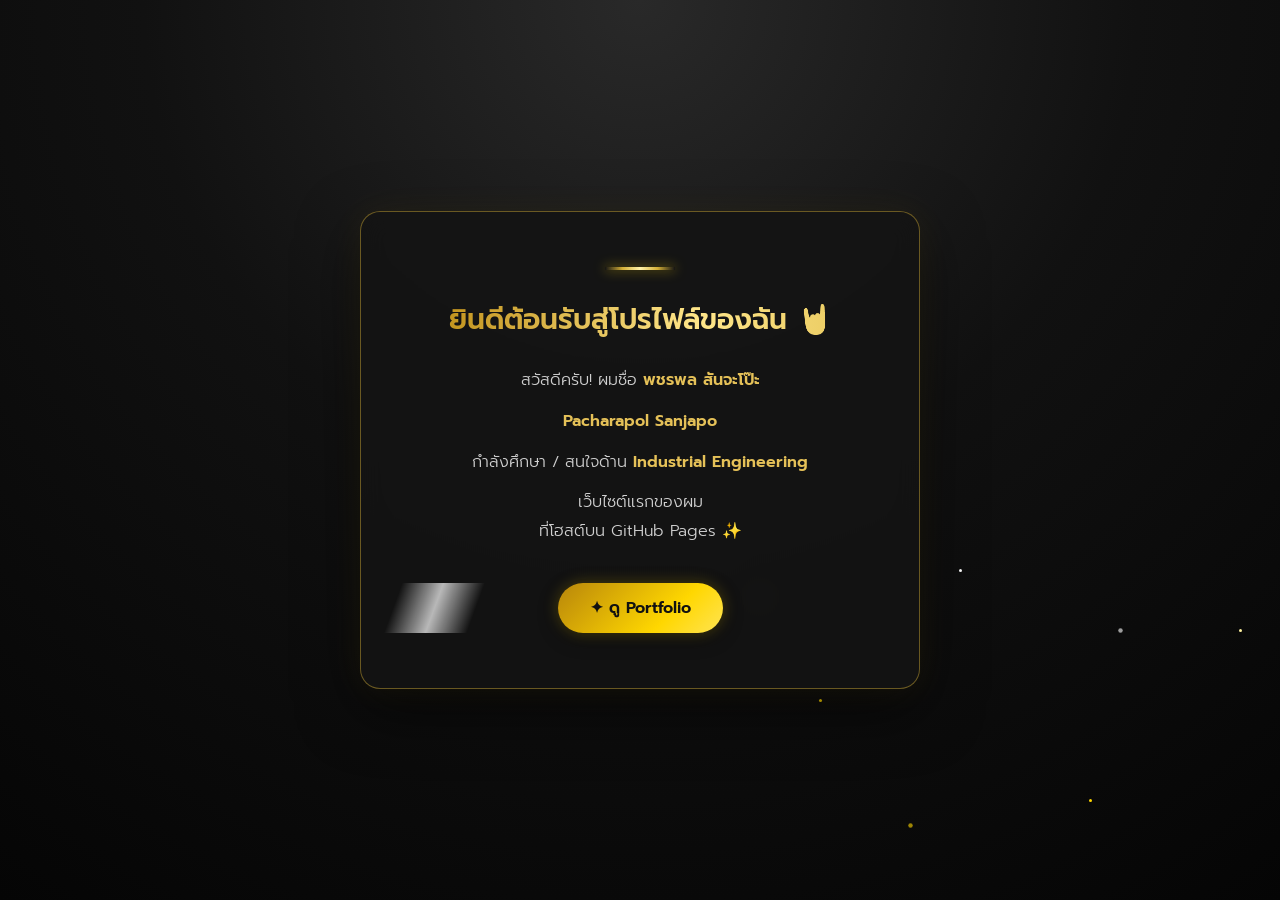
==== index.html @ f1c4c805 "Update index.html" ====
<!DOCTYPE html>
<html lang="th">
<head>
    <meta charset="UTF-8">
    <meta name="viewport" content="width=device-width, initial-scale=1.0">
    <title>พชรพล | Portfolio</title>

    <!-- Google Font -->
    <link rel="preconnect" href="https://fonts.googleapis.com">
    <link rel="preconnect" href="https://fonts.gstatic.com" crossorigin>
    <link href="https://fonts.googleapis.com/css2?family=Prompt:wght@300;400;600&display=swap" rel="stylesheet">

    <style>
        * {
            box-sizing: border-box;
            margin: 0;
            padding: 0;
        }

        body {
            font-family: 'Prompt', sans-serif;
            background:
                radial-gradient(circle at top, #292929 0%, #111 45%, #050505 100%);
            color: #fff;
            min-height: 100vh;
            display: flex;
            justify-content: center;
            align-items: center;
            padding: 20px;
            overflow: hidden;
        }

        /* จุดวิบวับพื้นหลัง */
        body::before,
        body::after {
            content: "";
            position: fixed;
            width: 3px;
            height: 3px;
            background: #ffd700;
            border-radius: 50%;
            box-shadow:
                80px 100px #fff3a0,
                180px 250px #ffd700,
                320px 120px #fff,
                450px 350px #ffd700,
                600px 180px #fff3a0,
                750px 450px #ffd700,
                900px 100px #fff,
                1050px 300px #ffd700,
                1200px 180px #fff3a0,
                1300px 500px #ffd700,
                150px 600px #fff,
                500px 650px #ffd700,
                850px 700px #fff3a0,
                1100px 650px #ffd700;
            animation: sparkle 3s infinite alternate;
        }

        body::after {
            animation-delay: 1.5s;
            opacity: 0.6;
            transform: scale(1.5);
        }

        @keyframes sparkle {
            0% {
                opacity: 0.2;
                transform: scale(0.7);
            }

            50% {
                opacity: 1;
                transform: scale(1.3);
                box-shadow:
                    80px 100px #ffd700,
                    180px 250px #fff,
                    320px 120px #ffd700,
                    450px 350px #fff3a0,
                    600px 180px #ffd700,
                    750px 450px #fff,
                    900px 100px #ffd700,
                    1050px 300px #fff3a0;
            }

            100% {
                opacity: 0.3;
                transform: scale(0.8);
            }
        }

        /* การ์ดหลัก */
        .card {
            position: relative;
            z-index: 2;
            width: 100%;
            max-width: 560px;
            padding: 55px 40px;
            text-align: center;

            background: rgba(20, 20, 20, 0.88);
            border: 1px solid rgba(212, 175, 55, 0.45);
            border-radius: 20px;

            box-shadow:
                0 0 30px rgba(212, 175, 55, 0.08),
                0 20px 60px rgba(0, 0, 0, 0.6);

            backdrop-filter: blur(12px);

            animation: cardGlow 4s ease-in-out infinite;
        }

        @keyframes cardGlow {
            0%, 100% {
                box-shadow:
                    0 0 25px rgba(212, 175, 55, 0.08),
                    0 20px 60px rgba(0, 0, 0, 0.6);
            }

            50% {
                box-shadow:
                    0 0 45px rgba(212, 175, 55, 0.18),
                    0 20px 60px rgba(0, 0, 0, 0.6);
            }
        }

        /* เส้นทองด้านบน */
        .gold-line {
            width: 70px;
            height: 3px;
            margin: 0 auto 28px;

            background: linear-gradient(
                90deg,
                transparent,
                #d4af37,
                #fff2a8,
                #d4af37,
                transparent
            );

            box-shadow: 0 0 12px rgba(255, 215, 0, 0.6);
        }

        h1 {
            font-size: 28px;
            font-weight: 600;
            margin-bottom: 25px;

            background: linear-gradient(
                90deg,
                #b8860b,
                #ffe68a,
                #d4af37,
                #fff2a8,
                #b8860b
            );

            background-size: 250% auto;
            color: transparent;
            background-clip: text;
            -webkit-background-clip: text;

            animation: goldText 4s linear infinite;
        }

        @keyframes goldText {
            to {
                background-position: 250% center;
            }
        }

        p {
            color: #d0d0d0;
            font-size: 16px;
            line-height: 1.8;
            margin-bottom: 12px;
            font-weight: 300;
        }

        strong {
            color: #e5c158;
            font-weight: 600;
        }

        /* ปุ่ม */
        .btn {
            position: relative;
            display: inline-block;
            margin-top: 25px;
            padding: 13px 32px;

            color: #111;
            background: linear-gradient(
                135deg,
                #b8860b,
                #ffd700,
                #fff0a6,
                #d4af37
            );

            background-size: 200% 200%;

            text-decoration: none;
            border-radius: 50px;

            font-weight: 600;
            font-size: 16px;

            box-shadow:
                0 0 15px rgba(255, 215, 0, 0.25),
                0 5px 20px rgba(0, 0, 0, 0.4);

            transition:
                transform 0.3s ease,
                box-shadow 0.3s ease;

            animation: buttonGold 3s ease infinite;
        }

        @keyframes buttonGold {
            0% {
                background-position: 0% 50%;
            }

            50% {
                background-position: 100% 50%;
            }

            100% {
                background-position: 0% 50%;
            }
        }

        .btn:hover {
            transform: translateY(-3px) scale(1.03);

            box-shadow:
                0 0 30px rgba(255, 215, 0, 0.5),
                0 8px 25px rgba(0, 0, 0, 0.5);
        }

        /* เอฟเฟกต์แสงวิ่งบนปุ่ม */
        .btn::before {
            content: "";
            position: absolute;
            top: 0;
            left: -100%;
            width: 50%;
            height: 100%;

            background: linear-gradient(
                90deg,
                transparent,
                rgba(255,255,255,0.7),
                transparent
            );

            transform: skewX(-20deg);
            transition: 0.6s;
        }

        .btn:hover::before {
            left: 150%;
        }

        /* มือถือ */
        @media (max-width: 600px) {
            .card {
                padding: 40px 25px;
            }

            h1 {
                font-size: 23px;
            }

            p {
                font-size: 15px;
            }
        }
    </style>
</head>

<body>

    <div class="card">

        <div class="gold-line"></div>

        <h1>ยินดีต้อนรับสู่โปรไฟล์ของฉัน 🤘</h1>

        <p>
            สวัสดีครับ! ผมชื่อ
            <strong>พชรพล สันจะโป๊ะ</strong>
        </p>

        <p>
            <strong>Pacharapol Sanjapo</strong>
        </p>

        <p>
            กำลังศึกษา / สนใจด้าน
            <strong>Industrial Engineering</strong>
        </p>

        <p>
            เว็บไซต์แรกของผม<br>
            ที่โฮสต์บน GitHub Pages ✨
        </p>

        <a href="./portfolio.html" class="btn">
            ✦ ดู Portfolio
        </a>

    </div>

</body>
</html>
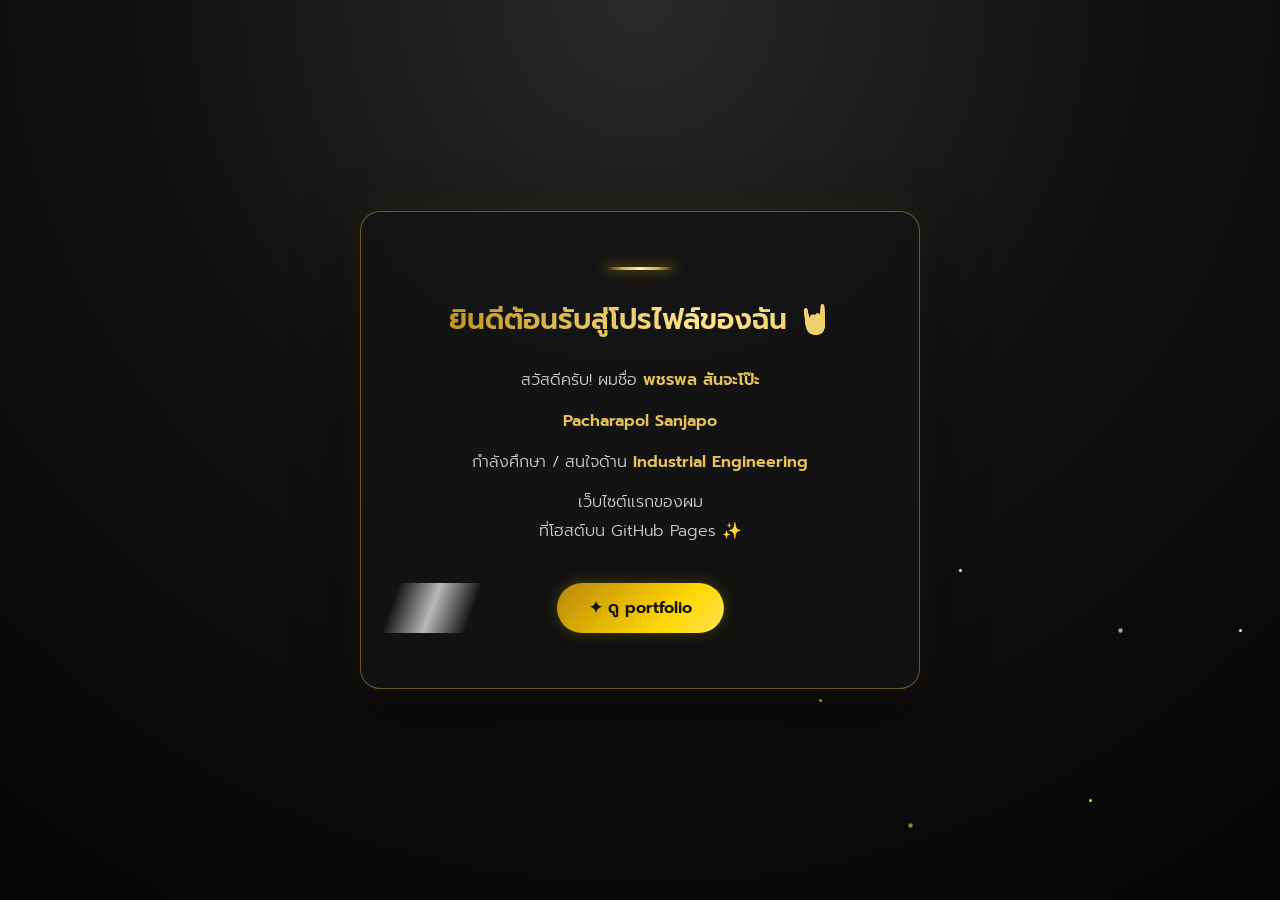
==== commit 640a72bf: "Update index.html" ====
--- a/index.html
+++ b/index.html
@@ -309,8 +309,8 @@
             ที่โฮสต์บน GitHub Pages ✨
         </p>
 
-        <a href="./portfolio.html" class="btn">
-            ✦ ดู Portfolio
+        <a href="./portforlio.html" class="btn">
+            ✦ ดู portfolio
         </a>
 
     </div>
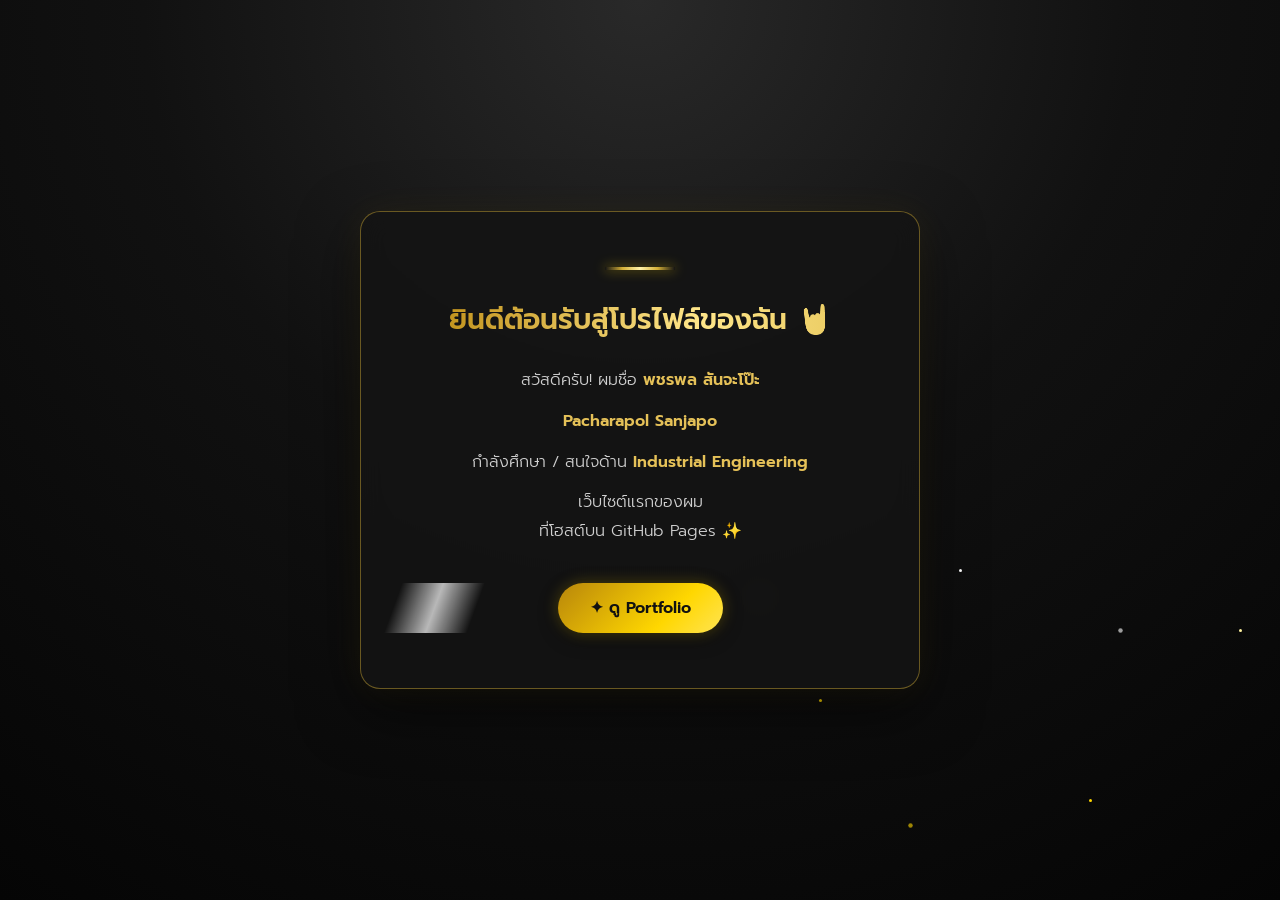
==== commit b47950ca: "Update index.html" ====
--- a/index.html
+++ b/index.html
@@ -309,9 +309,10 @@
             ที่โฮสต์บน GitHub Pages ✨
         </p>
 
-        <a href="./portforlio.html" class="btn">
-            ✦ ดู portfolio
-        </a>
+       <a href="portfolio.html" class="btn">
+    ✦ ดู Portfolio
+</a>
+
 
     </div>
 
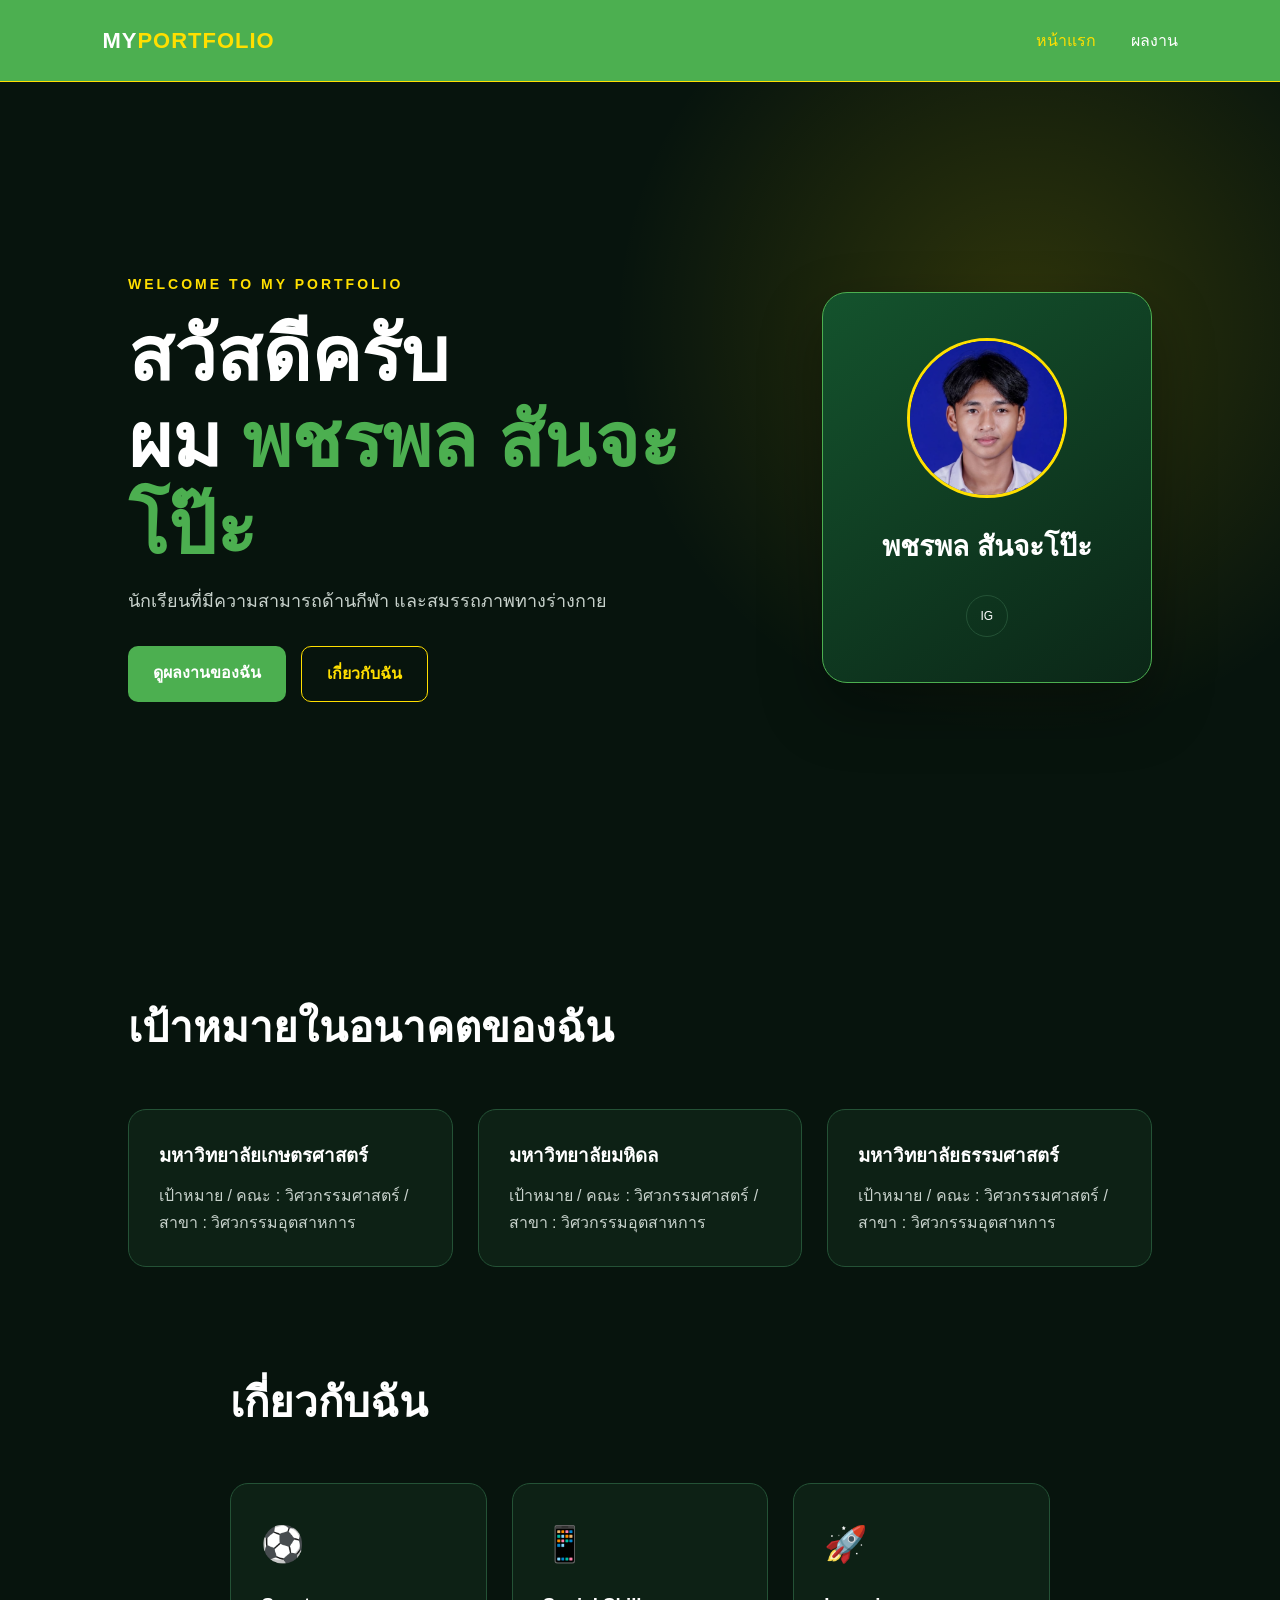
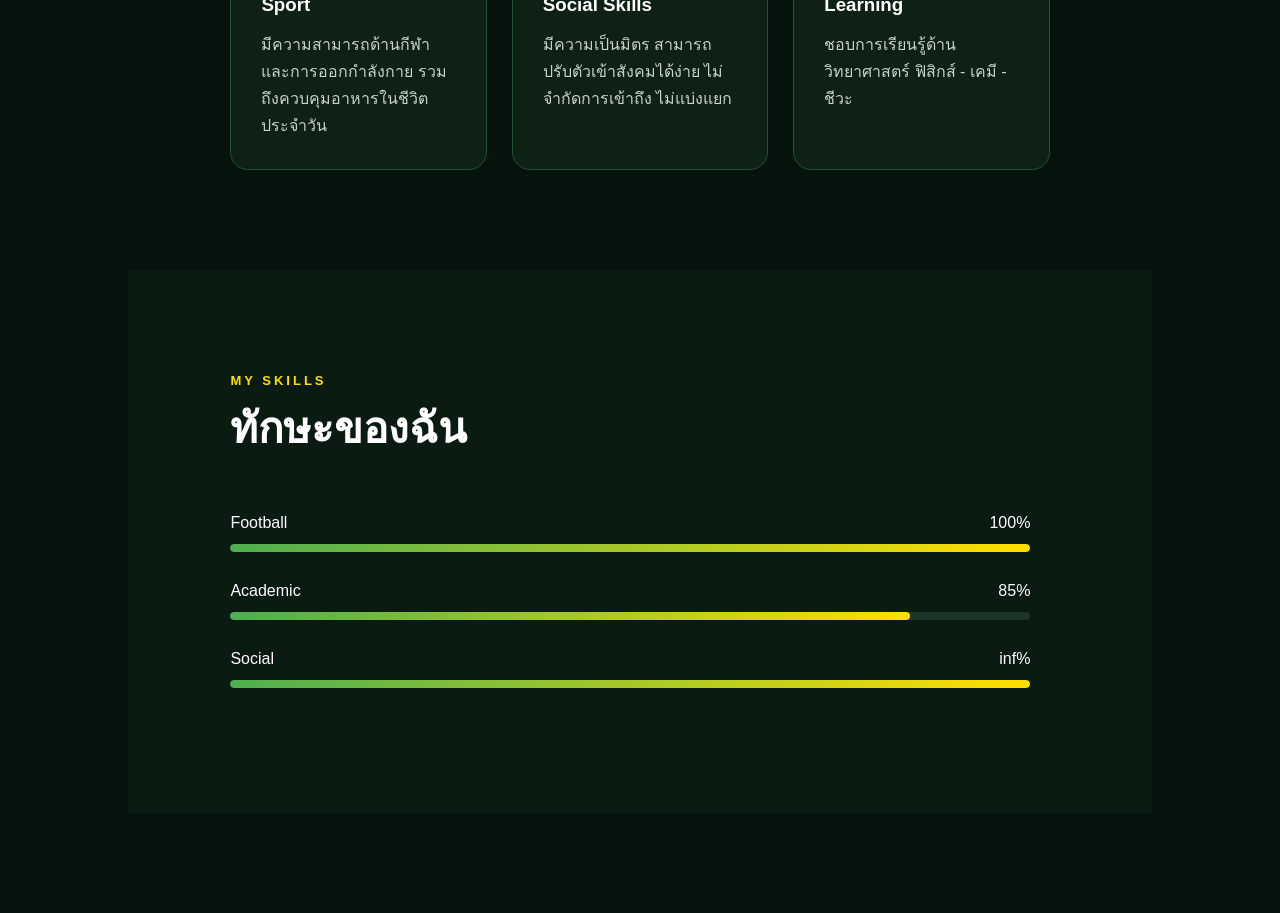
==== commit d6a38e3a: "Add files via upload" ====
--- a/index.html
+++ b/index.html
@@ -1,320 +1,192 @@
-<!DOCTYPE html>
-<html lang="th">
-<head>
-    <meta charset="UTF-8">
-    <meta name="viewport" content="width=device-width, initial-scale=1.0">
-    <title>พชรพล | Portfolio</title>
-
-    <!-- Google Font -->
-    <link rel="preconnect" href="https://fonts.googleapis.com">
-    <link rel="preconnect" href="https://fonts.gstatic.com" crossorigin>
-    <link href="https://fonts.googleapis.com/css2?family=Prompt:wght@300;400;600&display=swap" rel="stylesheet">
-
-    <style>
-        * {
-            box-sizing: border-box;
-            margin: 0;
-            padding: 0;
-        }
-
-        body {
-            font-family: 'Prompt', sans-serif;
-            background:
-                radial-gradient(circle at top, #292929 0%, #111 45%, #050505 100%);
-            color: #fff;
-            min-height: 100vh;
-            display: flex;
-            justify-content: center;
-            align-items: center;
-            padding: 20px;
-            overflow: hidden;
-        }
-
-        /* จุดวิบวับพื้นหลัง */
-        body::before,
-        body::after {
-            content: "";
-            position: fixed;
-            width: 3px;
-            height: 3px;
-            background: #ffd700;
-            border-radius: 50%;
-            box-shadow:
-                80px 100px #fff3a0,
-                180px 250px #ffd700,
-                320px 120px #fff,
-                450px 350px #ffd700,
-                600px 180px #fff3a0,
-                750px 450px #ffd700,
-                900px 100px #fff,
-                1050px 300px #ffd700,
-                1200px 180px #fff3a0,
-                1300px 500px #ffd700,
-                150px 600px #fff,
-                500px 650px #ffd700,
-                850px 700px #fff3a0,
-                1100px 650px #ffd700;
-            animation: sparkle 3s infinite alternate;
-        }
-
-        body::after {
-            animation-delay: 1.5s;
-            opacity: 0.6;
-            transform: scale(1.5);
-        }
-
-        @keyframes sparkle {
-            0% {
-                opacity: 0.2;
-                transform: scale(0.7);
-            }
-
-            50% {
-                opacity: 1;
-                transform: scale(1.3);
-                box-shadow:
-                    80px 100px #ffd700,
-                    180px 250px #fff,
-                    320px 120px #ffd700,
-                    450px 350px #fff3a0,
-                    600px 180px #ffd700,
-                    750px 450px #fff,
-                    900px 100px #ffd700,
-                    1050px 300px #fff3a0;
-            }
-
-            100% {
-                opacity: 0.3;
-                transform: scale(0.8);
-            }
-        }
-
-        /* การ์ดหลัก */
-        .card {
-            position: relative;
-            z-index: 2;
-            width: 100%;
-            max-width: 560px;
-            padding: 55px 40px;
-            text-align: center;
-
-            background: rgba(20, 20, 20, 0.88);
-            border: 1px solid rgba(212, 175, 55, 0.45);
-            border-radius: 20px;
-
-            box-shadow:
-                0 0 30px rgba(212, 175, 55, 0.08),
-                0 20px 60px rgba(0, 0, 0, 0.6);
-
-            backdrop-filter: blur(12px);
-
-            animation: cardGlow 4s ease-in-out infinite;
-        }
-
-        @keyframes cardGlow {
-            0%, 100% {
-                box-shadow:
-                    0 0 25px rgba(212, 175, 55, 0.08),
-                    0 20px 60px rgba(0, 0, 0, 0.6);
-            }
-
-            50% {
-                box-shadow:
-                    0 0 45px rgba(212, 175, 55, 0.18),
-                    0 20px 60px rgba(0, 0, 0, 0.6);
-            }
-        }
-
-        /* เส้นทองด้านบน */
-        .gold-line {
-            width: 70px;
-            height: 3px;
-            margin: 0 auto 28px;
-
-            background: linear-gradient(
-                90deg,
-                transparent,
-                #d4af37,
-                #fff2a8,
-                #d4af37,
-                transparent
-            );
-
-            box-shadow: 0 0 12px rgba(255, 215, 0, 0.6);
-        }
-
-        h1 {
-            font-size: 28px;
-            font-weight: 600;
-            margin-bottom: 25px;
-
-            background: linear-gradient(
-                90deg,
-                #b8860b,
-                #ffe68a,
-                #d4af37,
-                #fff2a8,
-                #b8860b
-            );
-
-            background-size: 250% auto;
-            color: transparent;
-            background-clip: text;
-            -webkit-background-clip: text;
-
-            animation: goldText 4s linear infinite;
-        }
-
-        @keyframes goldText {
-            to {
-                background-position: 250% center;
-            }
-        }
-
-        p {
-            color: #d0d0d0;
-            font-size: 16px;
-            line-height: 1.8;
-            margin-bottom: 12px;
-            font-weight: 300;
-        }
-
-        strong {
-            color: #e5c158;
-            font-weight: 600;
-        }
-
-        /* ปุ่ม */
-        .btn {
-            position: relative;
-            display: inline-block;
-            margin-top: 25px;
-            padding: 13px 32px;
-
-            color: #111;
-            background: linear-gradient(
-                135deg,
-                #b8860b,
-                #ffd700,
-                #fff0a6,
-                #d4af37
-            );
-
-            background-size: 200% 200%;
-
-            text-decoration: none;
-            border-radius: 50px;
-
-            font-weight: 600;
-            font-size: 16px;
-
-            box-shadow:
-                0 0 15px rgba(255, 215, 0, 0.25),
-                0 5px 20px rgba(0, 0, 0, 0.4);
-
-            transition:
-                transform 0.3s ease,
-                box-shadow 0.3s ease;
-
-            animation: buttonGold 3s ease infinite;
-        }
-
-        @keyframes buttonGold {
-            0% {
-                background-position: 0% 50%;
-            }
-
-            50% {
-                background-position: 100% 50%;
-            }
-
-            100% {
-                background-position: 0% 50%;
-            }
-        }
-
-        .btn:hover {
-            transform: translateY(-3px) scale(1.03);
-
-            box-shadow:
-                0 0 30px rgba(255, 215, 0, 0.5),
-                0 8px 25px rgba(0, 0, 0, 0.5);
-        }
-
-        /* เอฟเฟกต์แสงวิ่งบนปุ่ม */
-        .btn::before {
-            content: "";
-            position: absolute;
-            top: 0;
-            left: -100%;
-            width: 50%;
-            height: 100%;
-
-            background: linear-gradient(
-                90deg,
-                transparent,
-                rgba(255,255,255,0.7),
-                transparent
-            );
-
-            transform: skewX(-20deg);
-            transition: 0.6s;
-        }
-
-        .btn:hover::before {
-            left: 150%;
-        }
-
-        /* มือถือ */
-        @media (max-width: 600px) {
-            .card {
-                padding: 40px 25px;
-            }
-
-            h1 {
-                font-size: 23px;
-            }
-
-            p {
-                font-size: 15px;
-            }
-        }
-    </style>
-</head>
-
-<body>
-
-    <div class="card">
-
-        <div class="gold-line"></div>
-
-        <h1>ยินดีต้อนรับสู่โปรไฟล์ของฉัน 🤘</h1>
-
-        <p>
-            สวัสดีครับ! ผมชื่อ
-            <strong>พชรพล สันจะโป๊ะ</strong>
-        </p>
-
-        <p>
-            <strong>Pacharapol Sanjapo</strong>
-        </p>
-
-        <p>
-            กำลังศึกษา / สนใจด้าน
-            <strong>Industrial Engineering</strong>
-        </p>
-
-        <p>
-            เว็บไซต์แรกของผม<br>
-            ที่โฮสต์บน GitHub Pages ✨
-        </p>
-
-       <a href="portfolio.html" class="btn">
-    ✦ ดู Portfolio
-</a>
-
-
-    </div>
-
-</body>
-</html>
+<!DOCTYPE html>
+<html lang="th">
+<head>
+    <meta charset="UTF-8">
+    <meta name="viewport" content="width=device-width, initial-scale=1.0">
+    <title>Portfolio | แนะนำตัว</title>
+
+    <link rel="stylesheet" href="style.css">
+</head>
+
+<body>
+
+    <!-- Navigation -->
+    <header class="navbar">
+        <div class="logo">MY<span>PORTFOLIO</span></div>
+
+        <nav>
+            <a href="index.html" class="active">หน้าแรก</a>
+            <a href="portfolio.html">ผลงาน</a>
+        </nav>
+    </header>
+
+
+    <!-- Hero -->
+    <main class="hero">
+
+        <div class="hero-text">
+
+            <p class="welcome">WELCOME TO MY PORTFOLIO</p>
+
+            <h1>
+                สวัสดีครับ <br>
+                ผม <span>พชรพล สันจะโป๊ะ</span>
+            </h1>
+
+            <p class="description">
+                นักเรียนที่มีความสามารถด้านกีฬา และสมรรถภาพทางร่างกาย
+            </p>
+
+            <div class="buttons">
+                <a href="portfolio.html" class="btn primary">
+                    ดูผลงานของฉัน
+                </a>
+
+                <a href="#about" class="btn secondary">
+                    เกี่ยวกับฉัน
+                </a>
+            </div>
+
+        </div>
+
+
+        <div class="hero-card">
+
+            <div class="project-image1">
+    <img src="proflie.jpg" alt="รูปโปรไฟล์">
+</div>
+
+            <h2>พชรพล สันจะโป๊ะ</h2>
+            <div class="social">
+                <a href="https://www.instagram.com/_.pacharaa/">IG</a>
+            </div>
+
+        </div>
+
+    </main>
+
+    <!-- About -->
+    <section id="about" class="section">
+
+        <div class="section-title">
+            <h2>เป้าหมายในอนาคตของฉัน</h2>
+        </div>
+
+        <div class="about-grid">
+
+            <div class="about-box">
+                <h3>มหาวิทยาลัยเกษตรศาสตร์</h3>
+                <p>
+                    เป้าหมาย 
+                    / คณะ : วิศวกรรมศาสตร์
+                    / สาขา : วิศวกรรมอุตสาหการ
+                </p>
+            </div>
+
+            <div class="about-box">
+                <h3>มหาวิทยาลัยมหิดล</h3>
+                <p>
+                    เป้าหมาย 
+                    / คณะ : วิศวกรรมศาสตร์ 
+                    / สาขา : วิศวกรรมอุตสาหการ
+                </p>
+            </div>
+
+            <div class="about-box">
+                <h3>มหาวิทยาลัยธรรมศาสตร์</h3>
+                <p>
+                    เป้าหมาย 
+                    / คณะ : วิศวกรรมศาสตร์ 
+                    / สาขา : วิศวกรรมอุตสาหการ
+                </p>
+            </div>
+
+        </div>
+
+    <!-- About -->
+    <section id="about" class="section">
+
+        <div class="section-title">
+            <h2>เกี่ยวกับฉัน</h2>
+        </div>
+
+        <div class="about-grid">
+
+            <div class="about-box">
+                <div class="icon">⚽</div>
+                <h3>Sport</h3>
+                <p>
+                    มีความสามารถด้านกีฬาและการออกกำลังกาย
+                    รวมถึงควบคุมอาหารในชีวิตประจำวัน
+                </p>
+            </div>
+
+            <div class="about-box">
+                <div class="icon">📱</div>
+                <h3>Social Skills</h3>
+                <p>
+                    มีความเป็นมิตร สามารถปรับตัวเข้าสังคมได้ง่าย
+                    ไม่จำกัดการเข้าถึง ไม่แบ่งแยก
+                </p>
+            </div>
+
+            <div class="about-box">
+                <div class="icon">🚀</div>
+                <h3>Learning</h3>
+                <p>
+                    ชอบการเรียนรู้ด้านวิทยาศาสตร์
+                    ฟิสิกส์ - เคมี - ชีวะ
+                </p>
+            </div>
+
+        </div>
+
+    </section>
+
+
+    <!-- Skills -->
+    <section class="section skills-section">
+
+        <div class="section-title">
+            <p>MY SKILLS</p>
+            <h2>ทักษะของฉัน</h2>
+        </div>
+
+        <div class="skills">
+
+            <div class="skill">
+                <div>
+                    <span>Football</span>
+                    <span>100%</span>
+                </div>
+                <div class="progress">
+                    <span style="width:100%"></span>
+                </div>
+            </div>
+
+            <div class="skill">
+                <div>
+                    <span>Academic</span>
+                    <span>85%</span>
+                </div>
+                <div class="progress">
+                    <span style="width:85%"></span>
+                </div>
+            </div>
+
+            <div class="skill">
+                <div>
+                    <span>Social</span>
+                    <span>inf%</span>
+                </div>
+                <div class="progress">
+                    <span style="width:100%"></span>
+                </div>
+            </div>
+
+        </div>
+
+    </section>
+
+</body>
+</html>
--- a/style.css
+++ b/style.css
@@ -0,0 +1,720 @@
+/* ==============================
+   RESET
+================================ */
+
+* {
+    margin: 0;
+    padding: 0;
+    box-sizing: border-box;
+}
+
+html {
+    scroll-behavior: smooth;
+}
+
+body {
+    font-family: Arial, "Noto Sans Thai", sans-serif;
+    background: #07140D;
+    color: #ffffff;
+    line-height: 1.7;
+}
+
+a {
+    text-decoration: none;
+    color: inherit;
+}
+
+
+/* ==============================
+   NAVBAR
+================================ */
+
+.navbar {
+    width: 100%;
+    padding: 22px 8%;
+
+    display: flex;
+    justify-content: space-between;
+    align-items: center;
+
+    position: sticky;
+    top: 0;
+    z-index: 100;
+
+    background: #4CAF50;
+    backdrop-filter: blur(12px);
+
+    border-bottom: 1px solid #FFDF00;
+}
+
+.logo {
+    font-size: 22px;
+    font-weight: 800;
+    letter-spacing: 1px;
+}
+
+.logo span {
+    color: #FFDF00;
+}
+
+.navbar nav {
+    display: flex;
+    gap: 35px;
+}
+
+.navbar nav a {
+    color: #ffffff;
+    transition: 0.3s;
+}
+
+.navbar nav a:hover,
+.navbar nav a.active {
+    color: #FFDF00;
+}
+
+
+/* ==============================
+   HERO
+================================ */
+
+.hero {
+    min-height: 90vh;
+    padding: 80px 10%;
+
+    display: grid;
+    grid-template-columns: 1.3fr 0.7fr;
+    align-items: center;
+    gap: 80px;
+
+    background:
+        radial-gradient(
+            circle at 80% 30%,
+            rgba(255, 223, 0, 0.16),
+            transparent 35%
+        ),
+        #07140D;
+}
+
+.welcome {
+    color: #FFDF00;
+    font-size: 14px;
+    font-weight: bold;
+    letter-spacing: 3px;
+}
+
+.hero h1 {
+    margin: 15px 0;
+
+    font-size: clamp(45px, 6vw, 75px);
+    line-height: 1.15;
+}
+
+.hero h1 span {
+    color: #4CAF50;
+}
+
+.description {
+    max-width: 600px;
+    color: #C8D2CC;
+    font-size: 18px;
+}
+
+.buttons {
+    display: flex;
+    gap: 15px;
+    margin-top: 30px;
+}
+
+.btn {
+    padding: 13px 25px;
+    border-radius: 10px;
+    font-weight: bold;
+    transition: 0.3s;
+}
+
+.btn.primary {
+    background: #4CAF50;
+    color: #ffffff;
+}
+
+.btn.primary:hover {
+    transform: translateY(-3px);
+    background: #3d9b45;
+    box-shadow: 0 10px 30px rgba(76, 175, 80, 0.35);
+}
+
+.btn.secondary {
+    border: 1px solid #FFDF00;
+    color: #FFDF00;
+}
+
+.btn.secondary:hover {
+    background: #FFDF00;
+    color: #07140D;
+}
+
+
+/* ==============================
+   PROFILE CARD
+================================ */
+
+.hero-card {
+    padding: 45px 30px;
+
+    text-align: center;
+
+    background:
+        linear-gradient(
+            145deg,
+            #14532D,
+            #0B2617
+        );
+
+    border: 1px solid #4CAF50;
+    border-radius: 25px;
+
+    box-shadow: 0 25px 60px rgba(0, 0, 0, 0.35);
+}
+
+
+/* ==============================
+   PROFILE IMAGE
+================================ */
+
+.project-image1 {
+    width: 160px;
+    height: 160px;
+
+    margin: 0 auto 25px;
+
+    border-radius: 50%;
+
+    overflow: hidden;
+
+    display: block;
+
+    background: #0B2617;
+
+    border: 3px solid #FFDF00;
+}
+
+.project-image1 img {
+    width: 100%;
+    height: 100%;
+
+    display: block;
+
+    object-fit: cover;
+    object-position: center;
+}
+
+
+/* ==============================
+   HERO CARD TEXT
+================================ */
+
+.hero-card h2 {
+    font-size: 28px;
+}
+
+.hero-card p {
+    color: #C8D2CC;
+}
+
+
+/* ==============================
+   SOCIAL
+================================ */
+
+.social {
+    display: flex;
+    justify-content: center;
+    gap: 10px;
+
+    margin-top: 25px;
+}
+
+.social a {
+    width: 42px;
+    height: 42px;
+
+    display: flex;
+    justify-content: center;
+    align-items: center;
+
+    border: 1px solid #245236;
+    border-radius: 50%;
+
+    font-size: 12px;
+
+    transition: 0.3s;
+}
+
+.social a:hover {
+    background: #FFDF00;
+    color: #07140D;
+    border-color: #FFDF00;
+}
+
+
+/* ==============================
+   SECTION
+================================ */
+
+.section {
+    padding: 100px 10%;
+}
+
+.section-title {
+    margin-bottom: 45px;
+}
+
+.section-title p {
+    color: #FFDF00;
+    font-weight: bold;
+    letter-spacing: 3px;
+    font-size: 13px;
+}
+
+.section-title h2 {
+    font-size: 42px;
+}
+
+
+/* ==============================
+   ABOUT
+================================ */
+
+.about-grid {
+    display: grid;
+    grid-template-columns: repeat(3, 1fr);
+    gap: 25px;
+}
+
+.about-box {
+    padding: 30px;
+
+    background: #0D2115;
+    border: 1px solid #245236;
+    border-radius: 18px;
+
+    transition: 0.3s;
+}
+
+.about-box:hover {
+    transform: translateY(-8px);
+    border-color: #FFDF00;
+    box-shadow: 0 12px 30px rgba(76, 175, 80, 0.12);
+}
+
+.icon {
+    font-size: 35px;
+    margin-bottom: 15px;
+}
+
+.about-box h3 {
+    margin-bottom: 10px;
+    color: #ffffff;
+}
+
+.about-box p {
+    color: #C8D2CC;
+}
+
+
+/* ==============================
+   SKILLS
+================================ */
+
+.skills-section {
+    background: #0A1B11;
+}
+
+.skills {
+    max-width: 800px;
+}
+
+.skill {
+    margin-bottom: 25px;
+}
+
+.skill > div:first-child {
+    display: flex;
+    justify-content: space-between;
+    margin-bottom: 8px;
+}
+
+.progress {
+    width: 100%;
+    height: 8px;
+
+    background: #183724;
+    border-radius: 20px;
+
+    overflow: hidden;
+}
+
+.progress span {
+    display: block;
+    height: 100%;
+
+    background: linear-gradient(
+        90deg,
+        #4CAF50,
+        #FFDF00
+    );
+
+    border-radius: 20px;
+}
+
+
+/* ==============================
+   PORTFOLIO HEADER
+================================ */
+
+.portfolio-header {
+    padding: 100px 10% 70px;
+    text-align: center;
+}
+
+.portfolio-header p {
+    color: #4CAF50;
+    letter-spacing: 3px;
+    font-weight: bold;
+}
+
+.portfolio-header h1 {
+    margin: 15px 0;
+
+    font-size: clamp(40px, 6vw, 65px);
+}
+
+.portfolio-header span {
+    color: #FFDF00;
+}
+
+
+/* ==============================
+   PROJECTS
+================================ */
+
+.projects {
+    padding: 20px 10% 100px;
+
+    display: grid;
+    grid-template-columns: repeat(2, 1fr);
+    gap: 30px;
+}
+
+.project-card {
+    overflow: hidden;
+
+    background: #0D2115;
+    border: 1px solid #245236;
+
+    border-radius: 20px;
+
+    transition: 0.3s;
+}
+
+.project-card:hover {
+    transform: translateY(-8px);
+    border-color: #FFDF00;
+    box-shadow: 0 15px 35px rgba(76, 175, 80, 0.15);
+}
+
+
+/* ==============================
+   PROJECT IMAGE
+================================ */
+
+.project-image {
+    width: 100%;
+    height: 220px;
+
+    position: relative;
+
+    overflow: hidden;
+
+    display: flex;
+    align-items: center;
+    justify-content: center;
+
+    font-size: 18px;
+    font-weight: bold;
+    letter-spacing: 2px;
+}
+
+
+/* ==============================
+   PROJECT IMAGE
+================================ */
+
+.project-image img {
+    width: 100%;
+    height: 100%;
+
+    display: block;
+
+    object-fit: contain;
+    object-position: center;
+
+    background: #07140D;
+}
+
+
+/* ==============================
+   PROJECT BACKGROUNDS
+================================ */
+
+.project-one {
+    background: linear-gradient(
+        135deg,
+        #166534,
+        #0B2617
+    );
+}
+
+.project-two {
+    background: linear-gradient(
+        135deg,
+        #4CAF50,
+        #166534
+    );
+}
+
+.project-three {
+    background: linear-gradient(
+        135deg,
+        #FFDF00,
+        #9A7B00
+    );
+}
+
+.project-four {
+    background: linear-gradient(
+        135deg,
+        #22C55E,
+        #14532D
+    );
+}
+
+
+/* ==============================
+   PROJECT CONTENT
+================================ */
+
+.project-content {
+    padding: 30px;
+}
+
+.project-type {
+    color: #FFDF00;
+    font-size: 12px;
+    font-weight: bold;
+    letter-spacing: 2px;
+}
+
+.project-content h2 {
+    margin: 8px 0;
+}
+
+.project-content > p:not(.project-type) {
+    color: #C8D2CC;
+}
+
+
+/* ==============================
+   TAGS
+================================ */
+
+.tags {
+    display: flex;
+    flex-wrap: wrap;
+    gap: 8px;
+
+    margin: 20px 0;
+}
+
+.tags span {
+    padding: 5px 12px;
+
+    border: 1px solid #245236;
+    border-radius: 20px;
+
+    color: #DDE8E0;
+    font-size: 12px;
+}
+
+.tags span:hover {
+    border-color: #FFDF00;
+    color: #FFDF00;
+}
+
+
+/* ==============================
+   PROJECT LINK
+================================ */
+
+.project-link {
+    color: #FFDF00;
+    font-weight: bold;
+}
+
+.project-link:hover {
+    color: #4CAF50;
+}
+
+
+/* ==============================
+   CONTACT
+================================ */
+
+.contact {
+    padding: 100px 10%;
+    text-align: center;
+
+    background: #0A1B11;
+}
+
+.contact > p {
+    color: #FFDF00;
+    font-weight: bold;
+    letter-spacing: 3px;
+}
+
+.contact h2 {
+    margin: 10px 0;
+    font-size: 40px;
+}
+
+.contact > span {
+    color: #C8D2CC;
+}
+
+.contact-buttons {
+    display: flex;
+    justify-content: center;
+    gap: 15px;
+
+    margin-top: 30px;
+}
+
+.contact-buttons a {
+    padding: 10px 20px;
+
+    border: 1px solid #245236;
+    border-radius: 10px;
+
+    transition: 0.3s;
+}
+
+.contact-buttons a:hover {
+    background: #FFDF00;
+    color: #07140D;
+    border-color: #FFDF00;
+}
+
+
+/* ==============================
+   FOOTER
+================================ */
+
+footer {
+    padding: 25px;
+
+    text-align: center;
+
+    color: #9FB2A5;
+    font-size: 13px;
+
+    border-top: 1px solid #245236;
+}
+
+
+/* ==============================
+   RESPONSIVE
+================================ */
+
+@media (max-width: 850px) {
+
+    .navbar {
+        padding: 20px 5%;
+    }
+
+    .navbar nav {
+        gap: 15px;
+    }
+
+    .hero {
+        grid-template-columns: 1fr;
+        padding: 70px 7%;
+        text-align: center;
+    }
+
+    .description {
+        margin: auto;
+    }
+
+    .buttons {
+        justify-content: center;
+        flex-wrap: wrap;
+    }
+
+    .about-grid {
+        grid-template-columns: 1fr;
+    }
+
+    .projects {
+        grid-template-columns: 1fr;
+
+        padding-left: 7%;
+        padding-right: 7%;
+    }
+
+    .section {
+        padding-left: 7%;
+        padding-right: 7%;
+    }
+}
+
+
+/* ==============================
+   MOBILE
+================================ */
+
+@media (max-width: 500px) {
+
+    .logo {
+        font-size: 17px;
+    }
+
+    .navbar nav a {
+        font-size: 13px;
+    }
+
+    .hero h1 {
+        font-size: 42px;
+    }
+
+    .project-image1 {
+        width: 130px;
+        height: 130px;
+    }
+
+    .section-title h2 {
+        font-size: 32px;
+    }
+
+    .portfolio-header h1 {
+        font-size: 38px;
+    }
+
+    .contact h2 {
+        font-size: 30px;
+    }
+
+    .project-image {
+        height: 200px;
+    }
+}
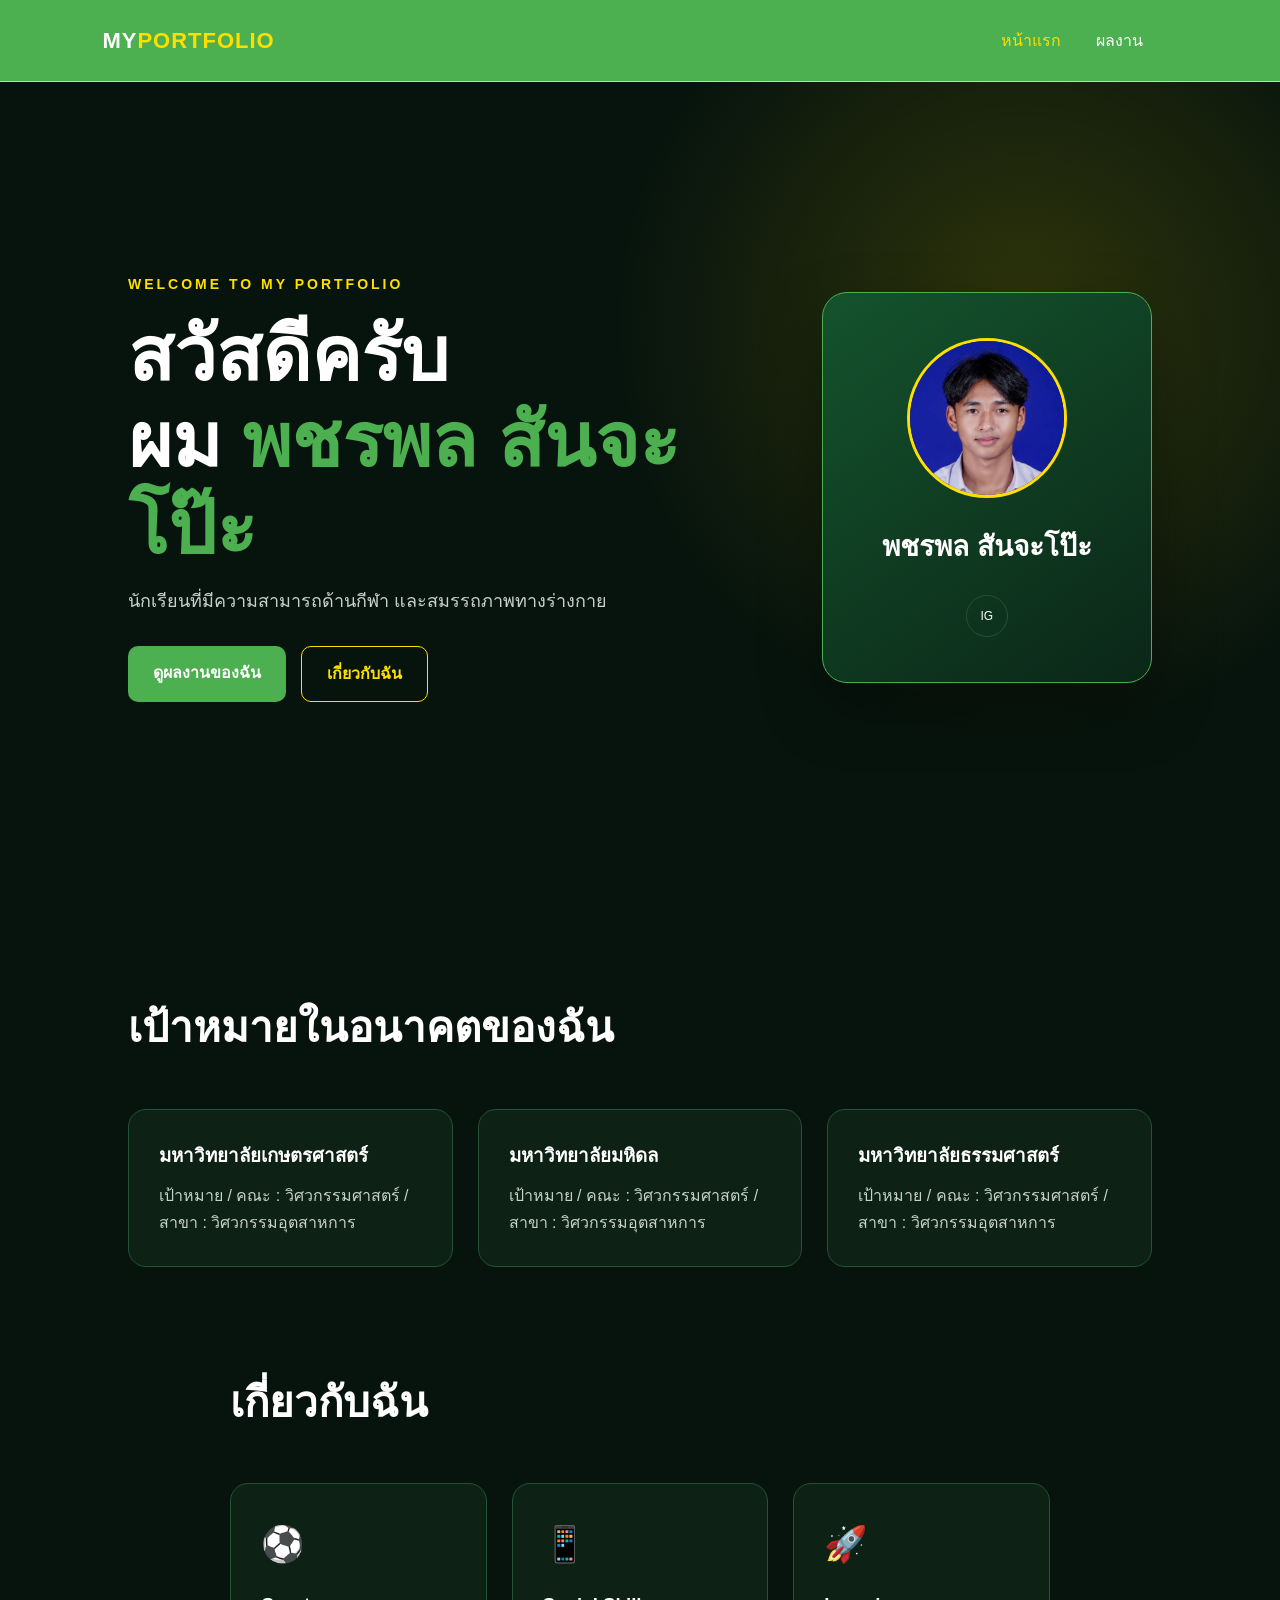
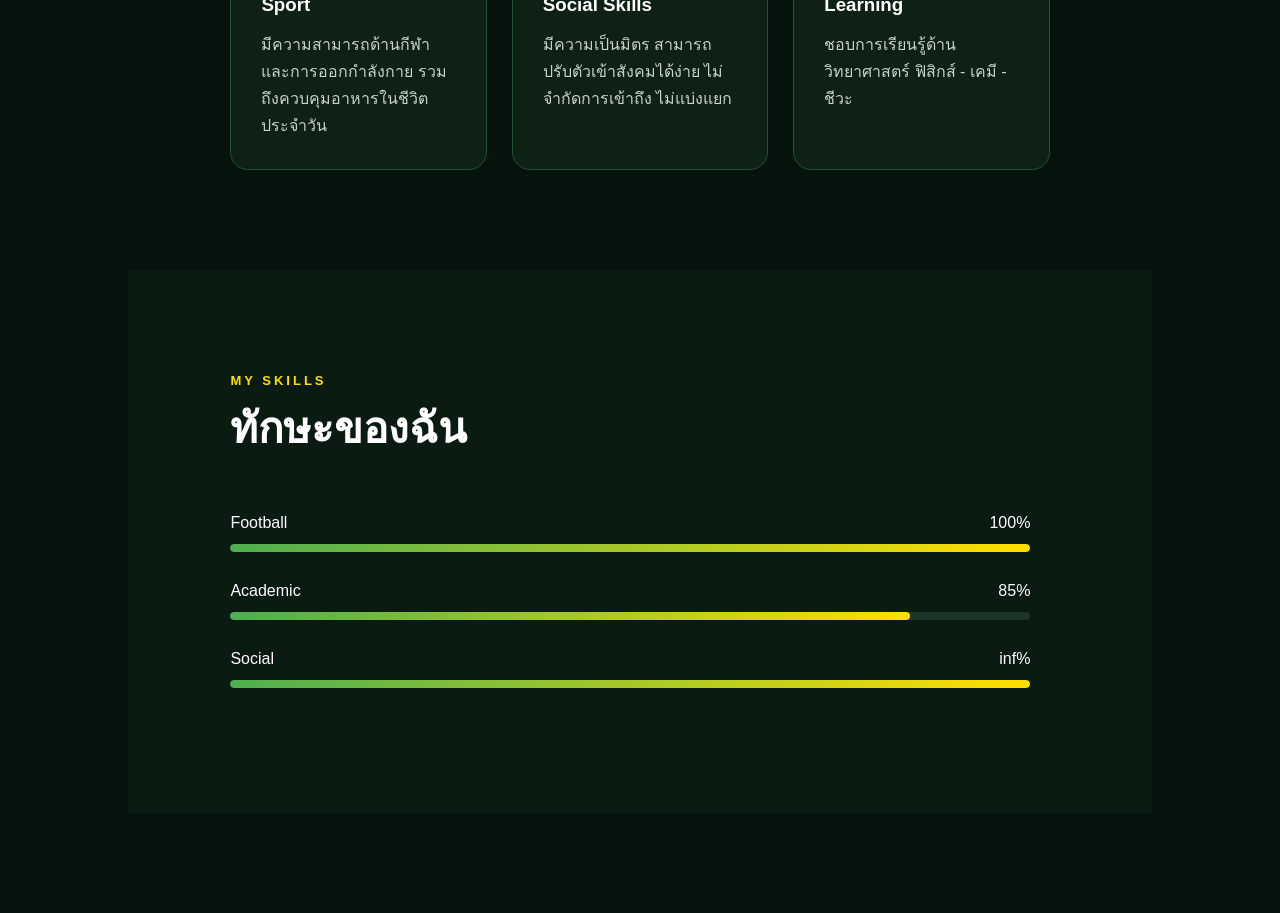
==== commit d0af558a: "Update index.html" ====
--- a/index.html
+++ b/index.html
@@ -17,6 +17,7 @@
         <nav>
             <a href="index.html" class="active">หน้าแรก</a>
             <a href="portfolio.html">ผลงาน</a>
+            <a href="h.html"></a>
         </nav>
     </header>
 
@@ -189,4 +190,4 @@
     </section>
 
 </body>
-</html>+</html>
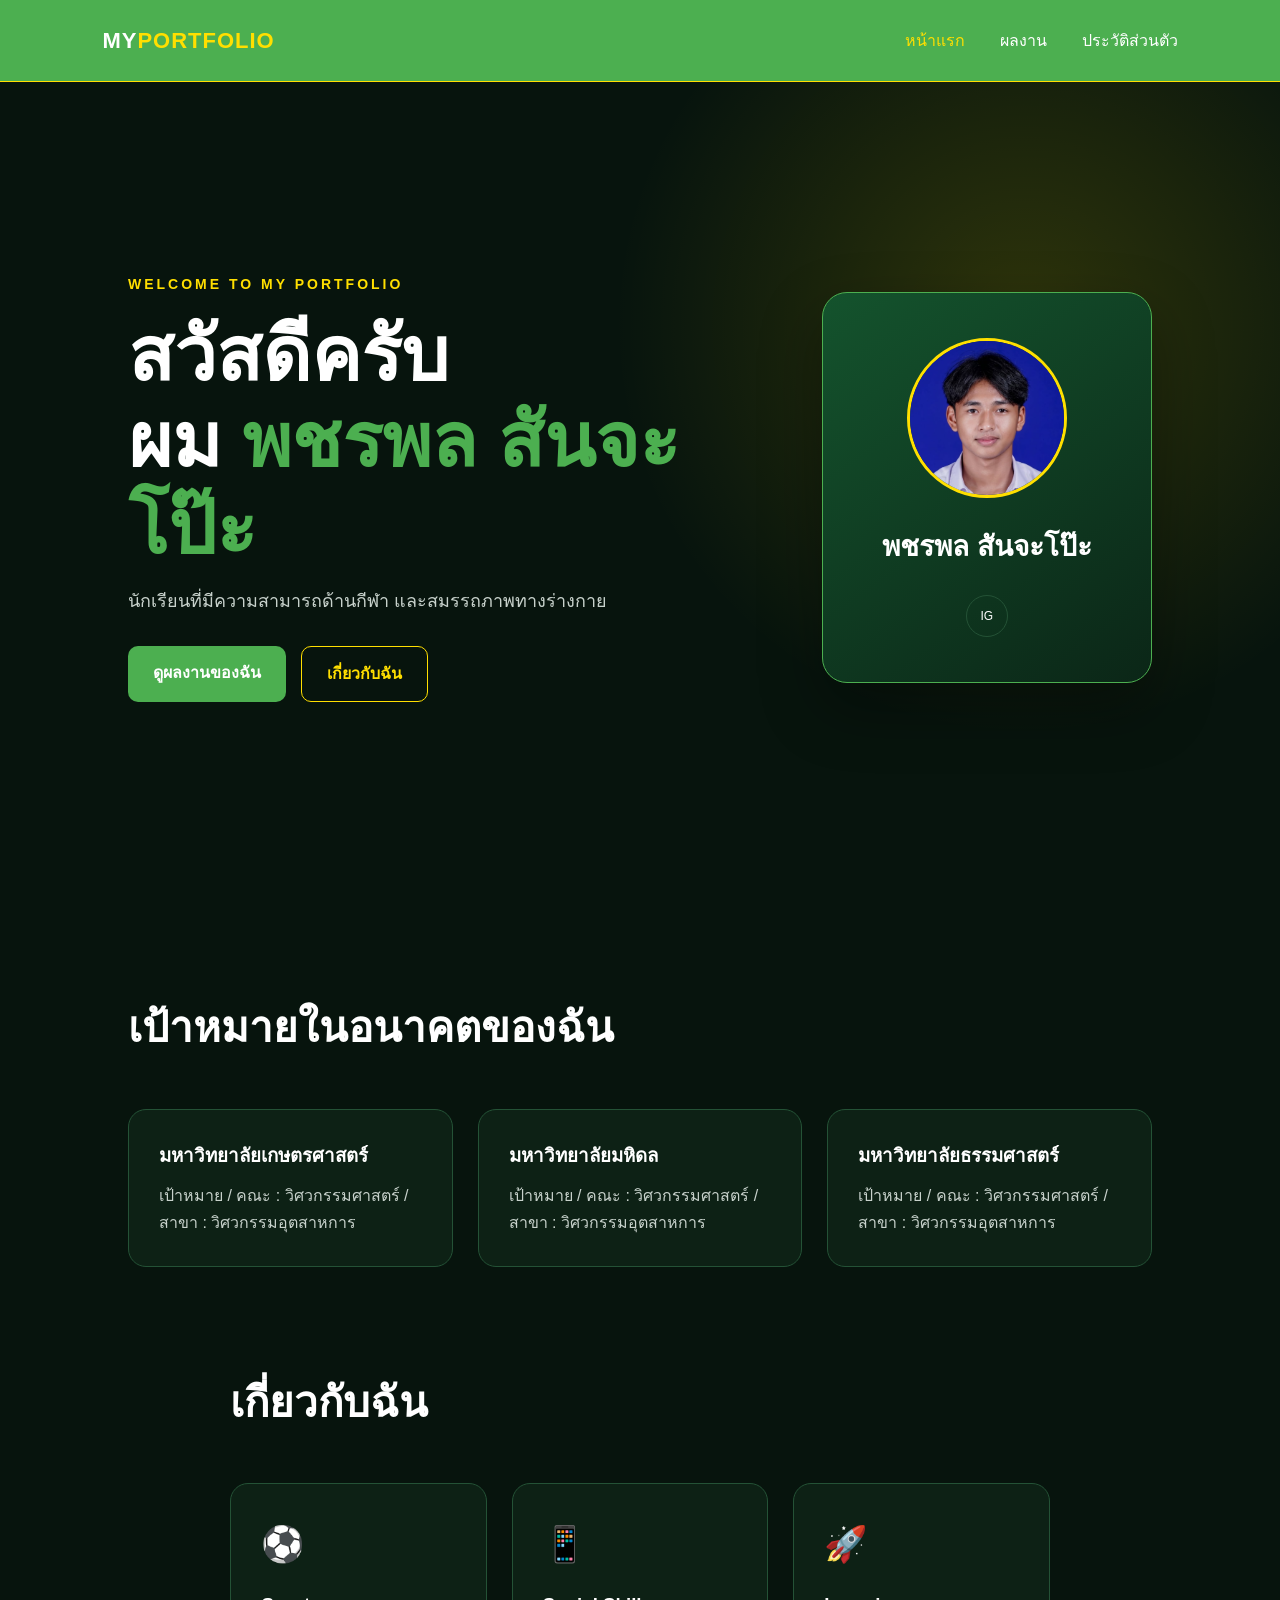
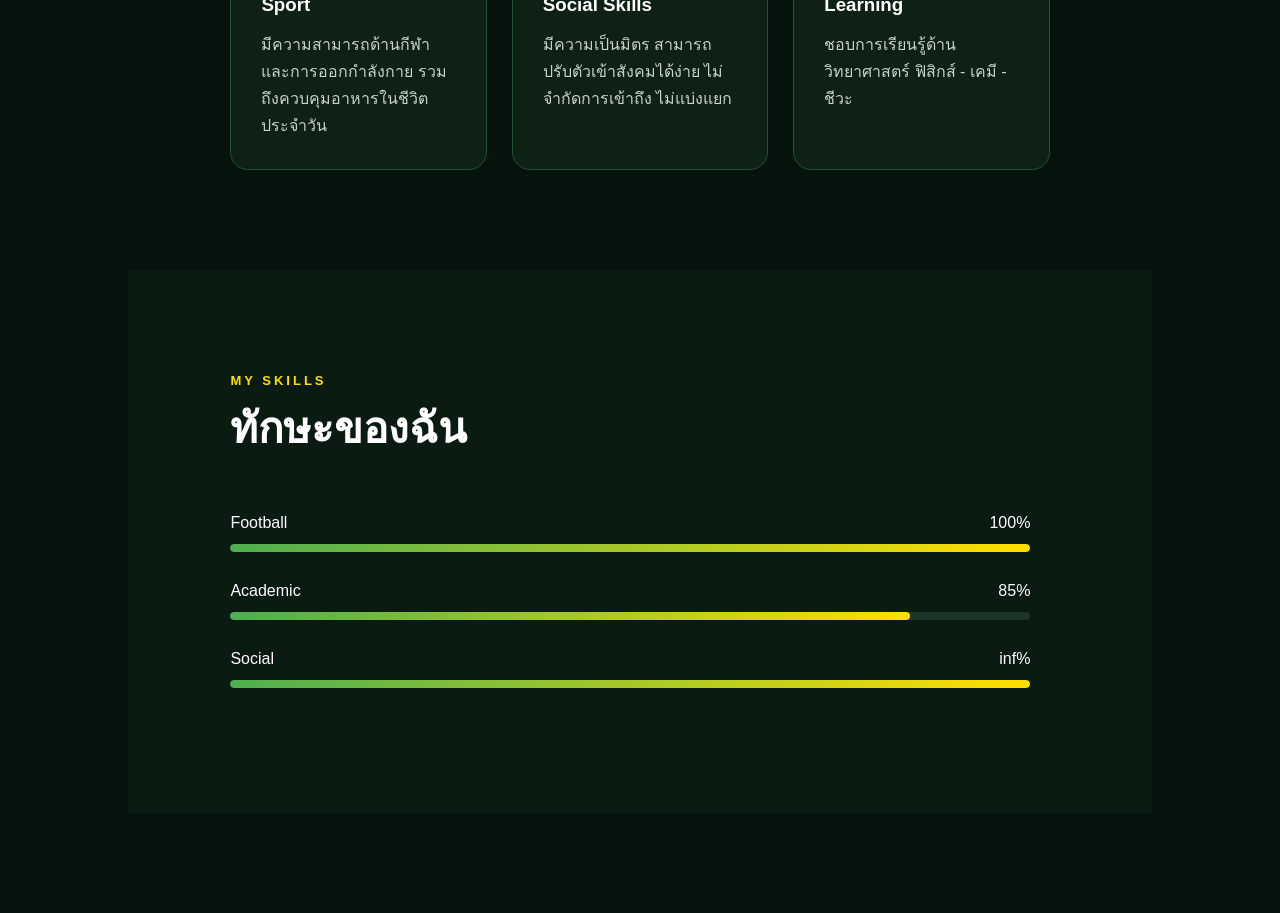
==== commit 942009e2: "Update index.html" ====
--- a/index.html
+++ b/index.html
@@ -17,7 +17,7 @@
         <nav>
             <a href="index.html" class="active">หน้าแรก</a>
             <a href="portfolio.html">ผลงาน</a>
-            <a href="h.html"></a>
+            <a href="h.html">ประวัติส่วนตัว</a>
         </nav>
     </header>
 
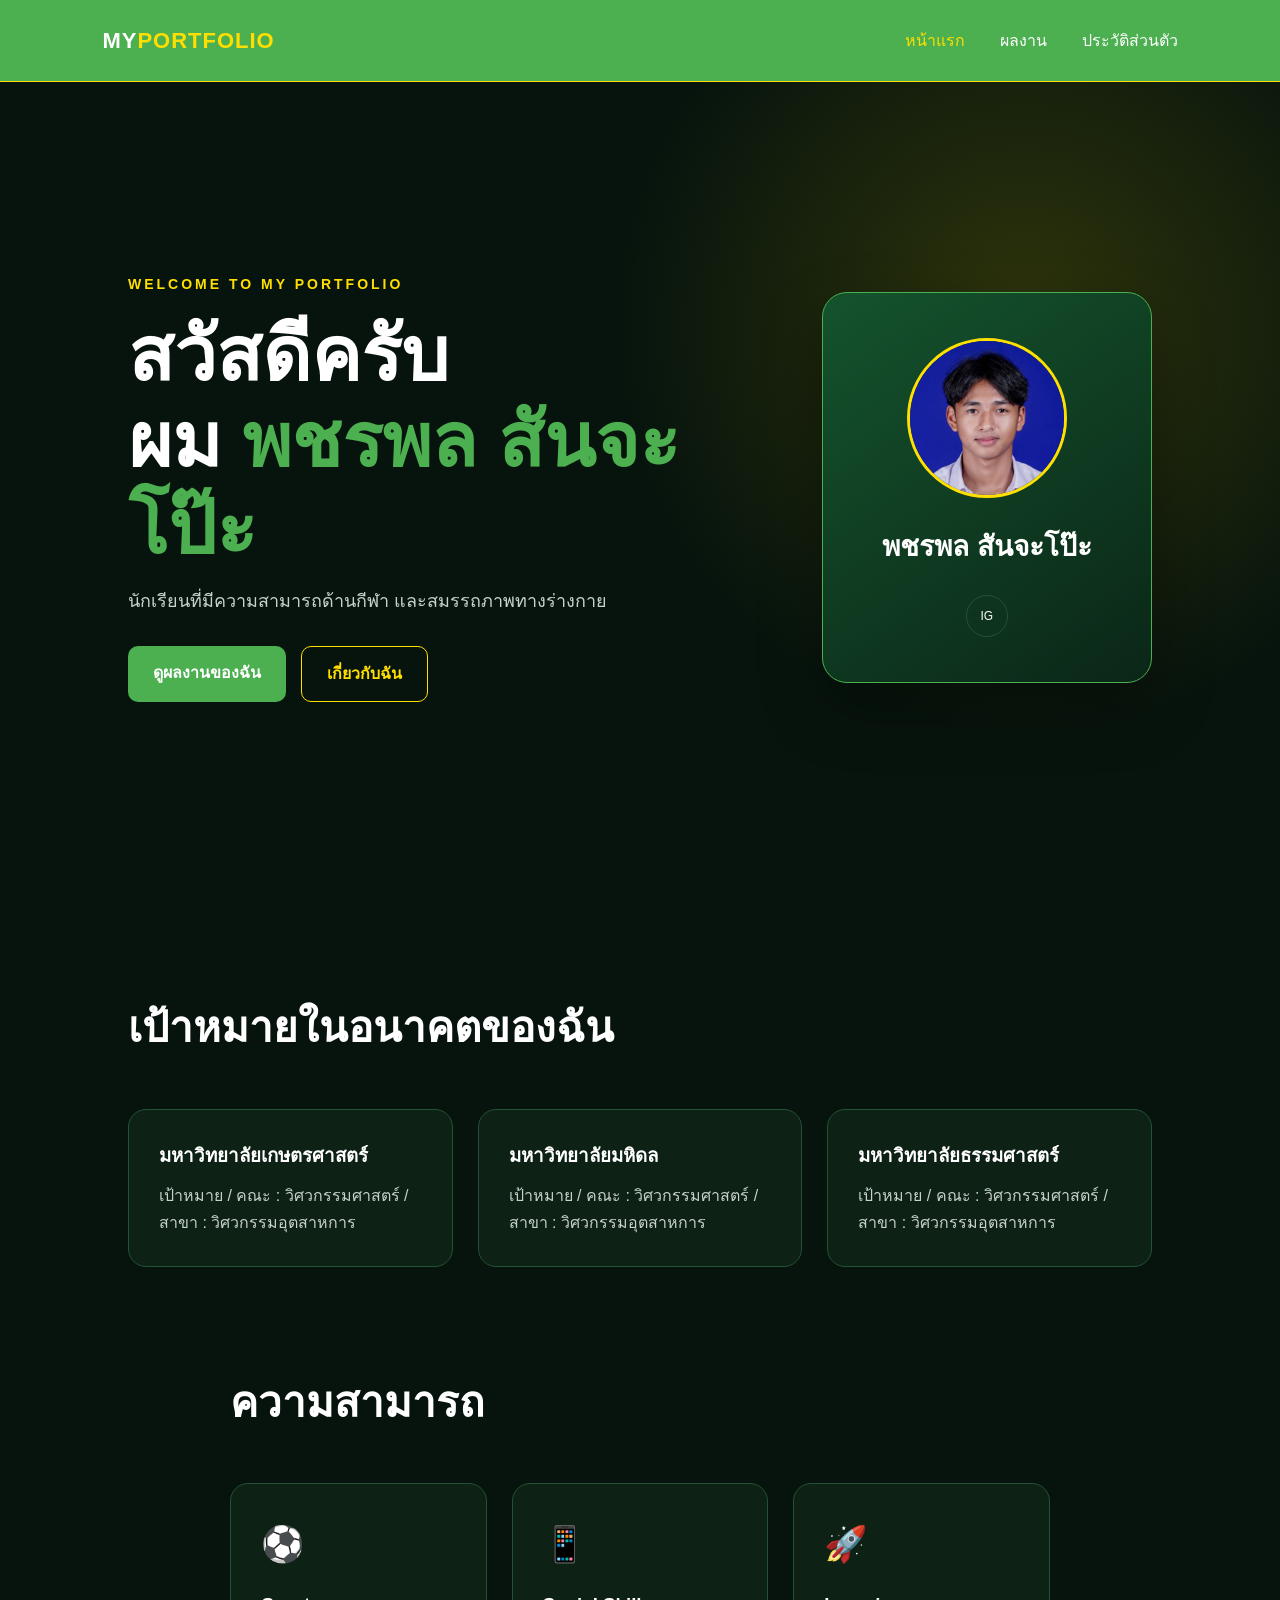
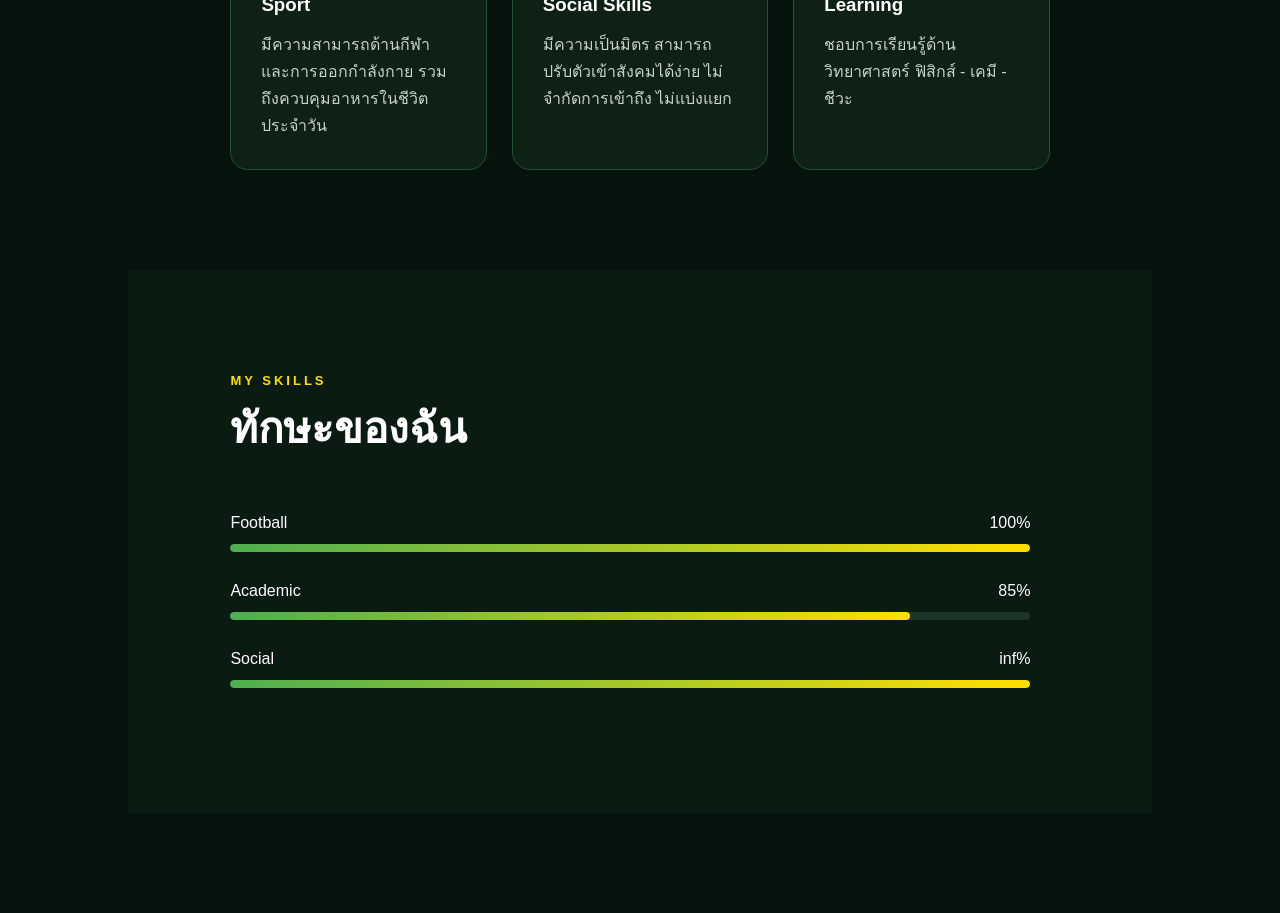
==== commit c472099c: "Update index.html" ====
--- a/index.html
+++ b/index.html
@@ -108,7 +108,7 @@
     <section id="about" class="section">
 
         <div class="section-title">
-            <h2>เกี่ยวกับฉัน</h2>
+            <h2>ความสามารถ</h2>
         </div>
 
         <div class="about-grid">
--- a/style.css
+++ b/style.css
@@ -717,4 +717,4 @@
     .project-image {
         height: 200px;
     }
-}+}
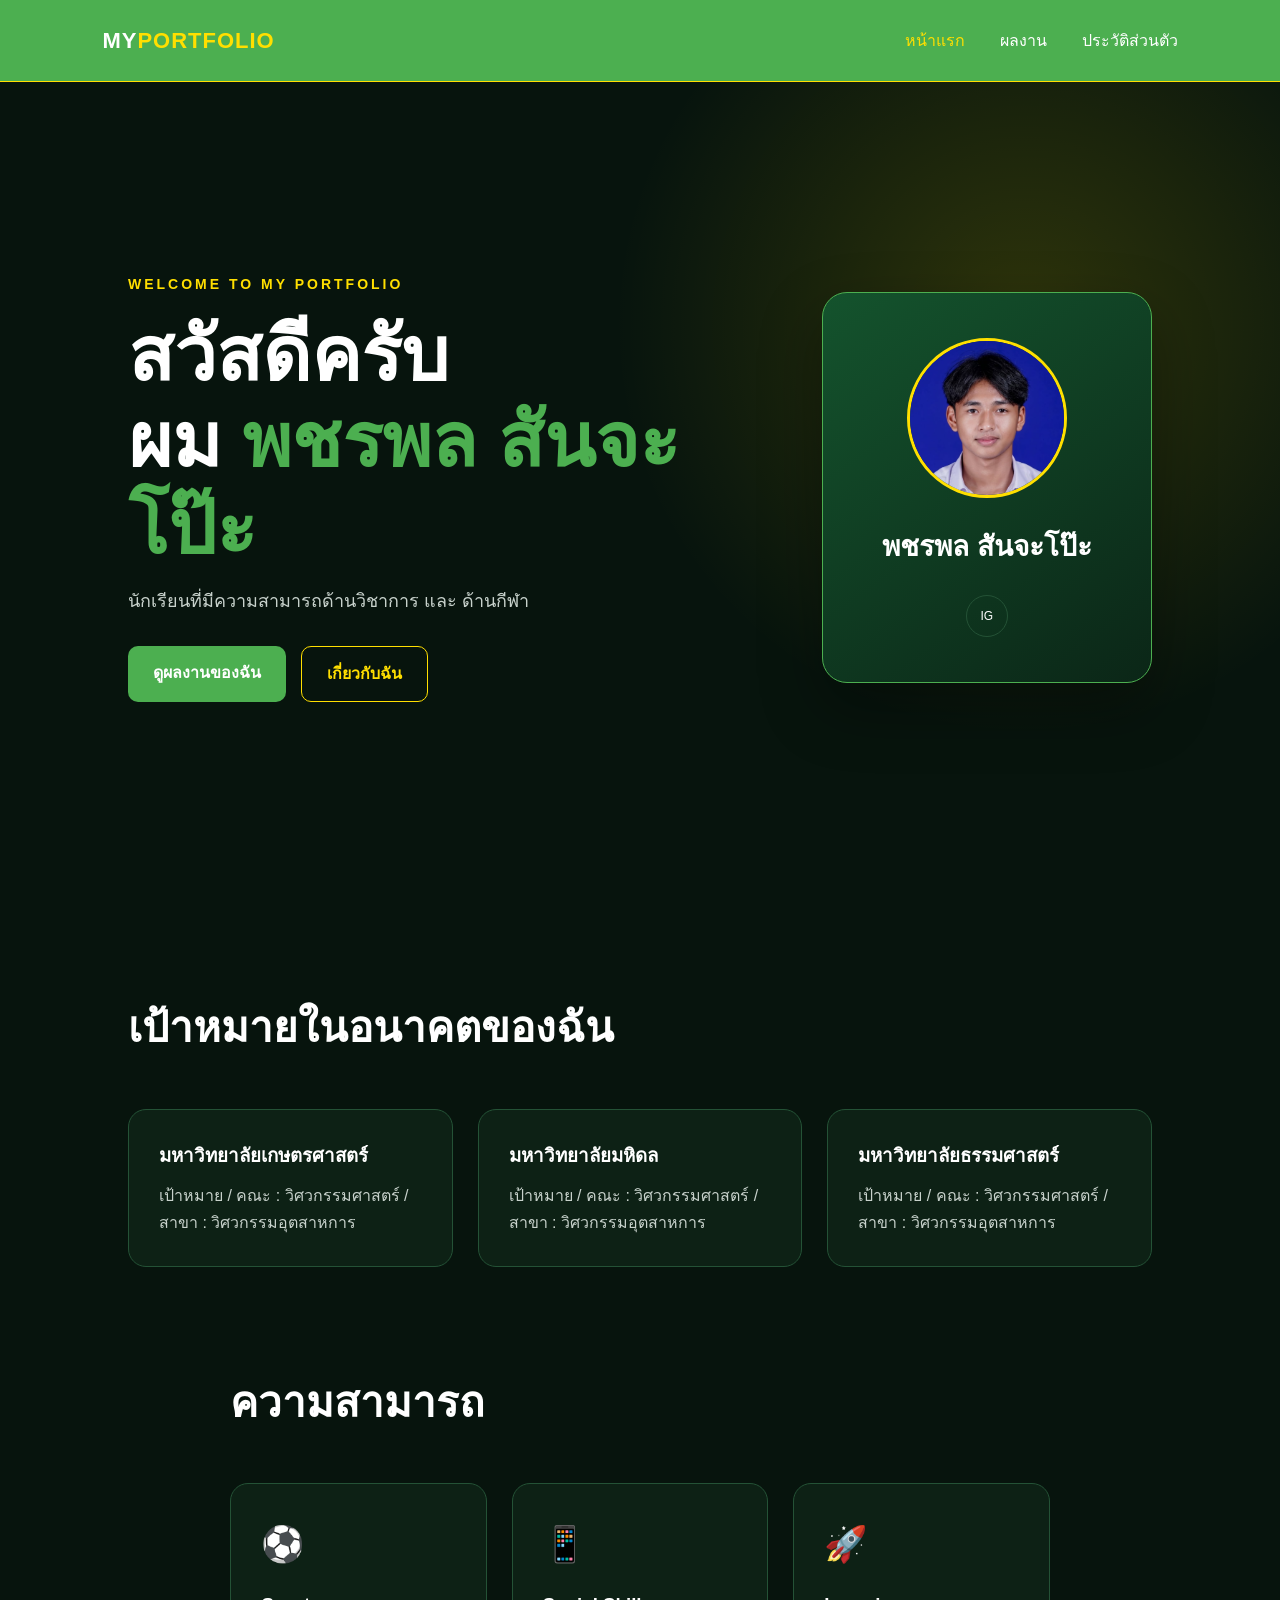
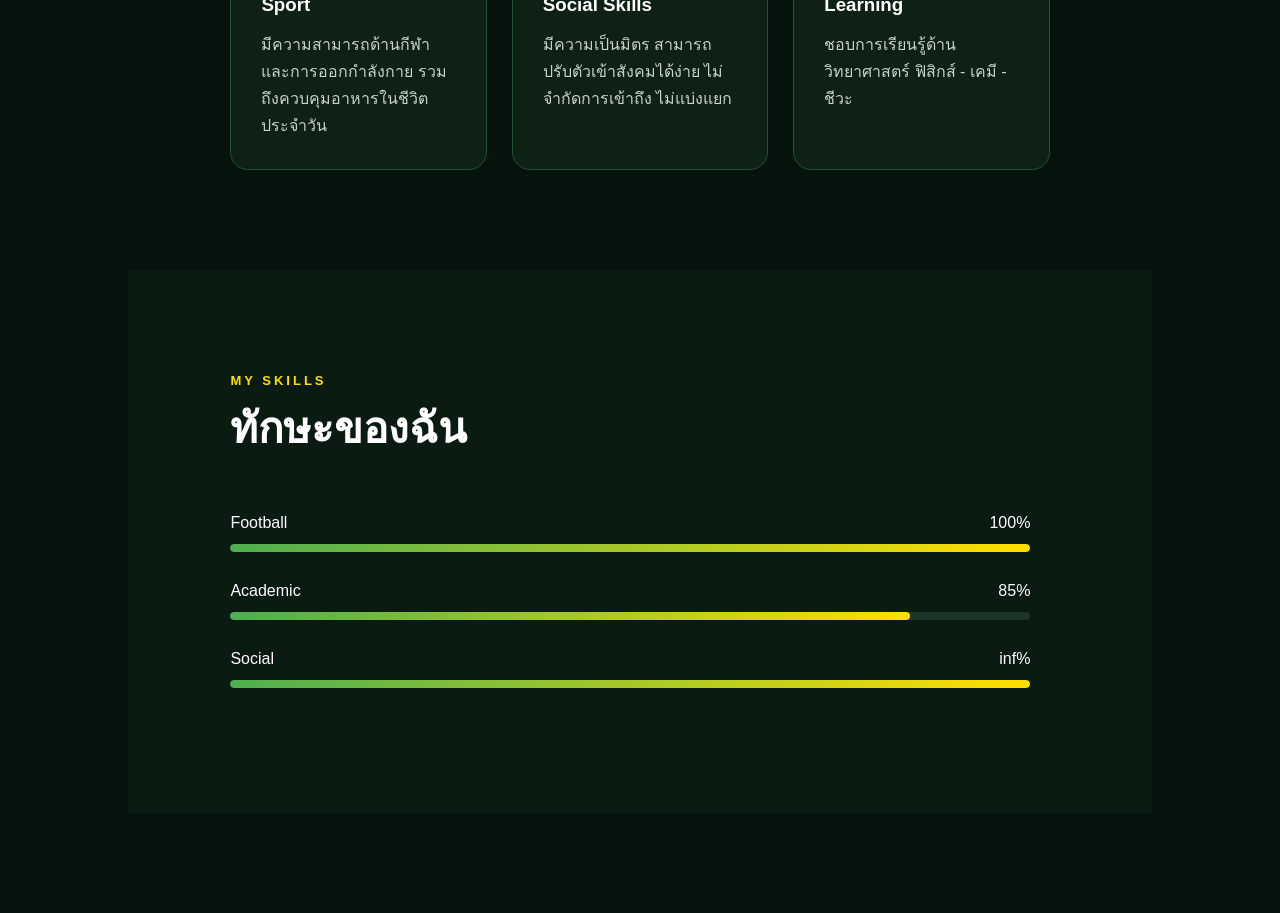
==== commit ebe4ce67: "Update index.html" ====
--- a/index.html
+++ b/index.html
@@ -35,7 +35,7 @@
             </h1>
 
             <p class="description">
-                นักเรียนที่มีความสามารถด้านกีฬา และสมรรถภาพทางร่างกาย
+                นักเรียนที่มีความสามารถด้านวิชาการ และ ด้านกีฬา
             </p>
 
             <div class="buttons">
